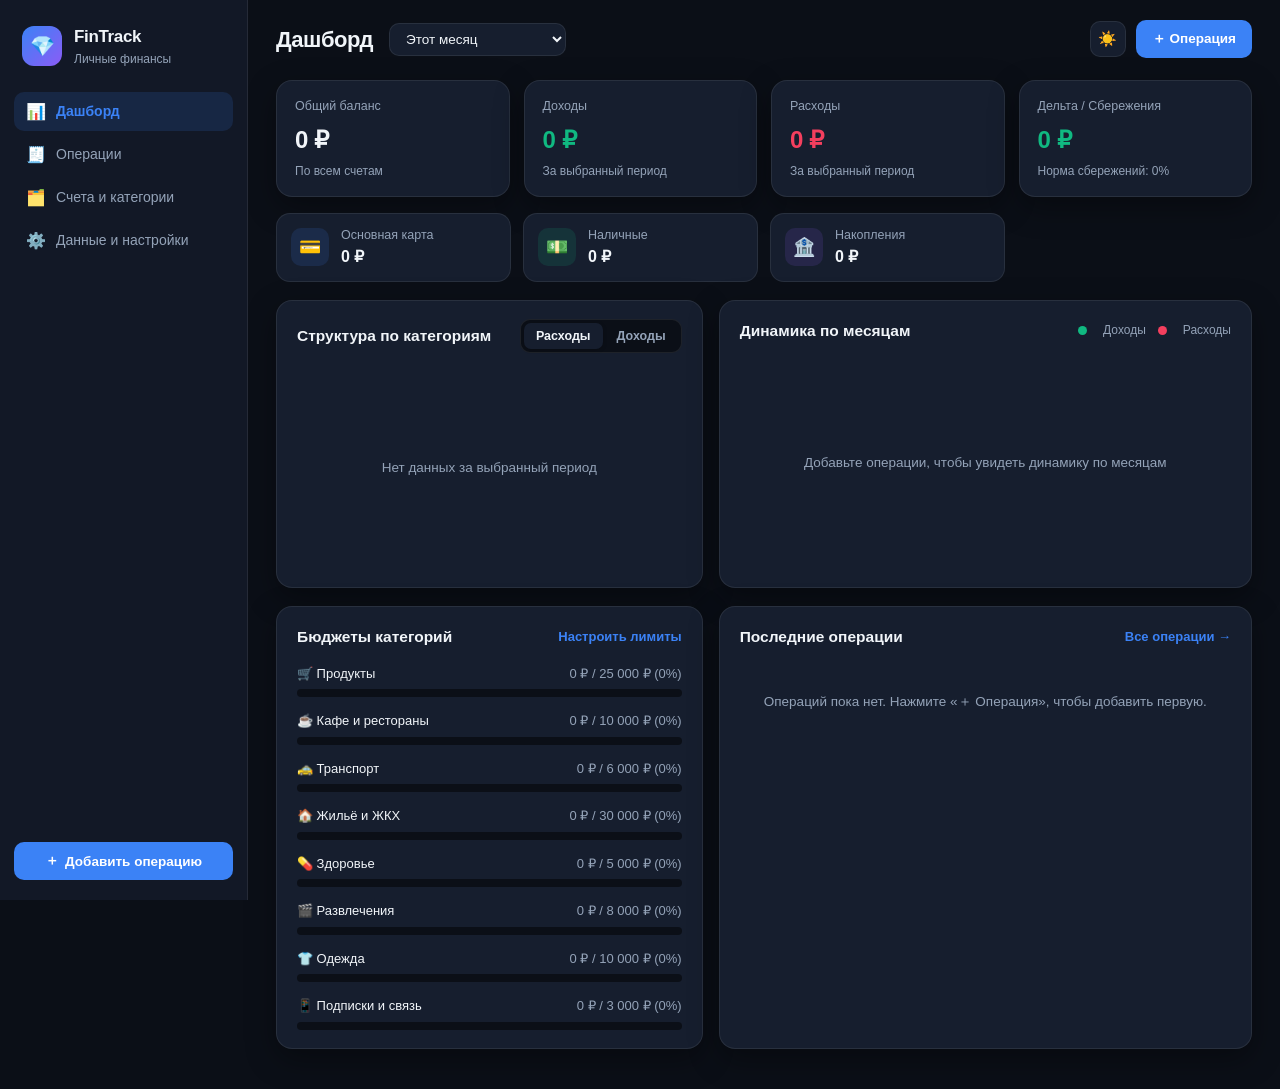
==== pwa/index.html @ e3d37d2c "Initial commit: FinTrack (Desktop, PWA, Android)" ====
<!DOCTYPE html>
<html lang="ru" data-theme="dark">
<head>
  <meta charset="UTF-8" />
  <meta name="viewport" content="width=device-width, initial-scale=1.0" />
  <meta name="theme-color" content="#0b0f17" />
  <link rel="manifest" href="manifest.json" />
  <link rel="apple-touch-icon" href="icon-192.png" />
  <title>FinTrack — Учёт личных финансов</title>
  <link rel="stylesheet" href="styles.css" />
</head>
<body>
  <div class="app-shell">
    <!-- Боковая панель -->
    <aside class="sidebar">
      <div class="brand">
        <div class="brand-logo">💎</div>
        <div>
          <div class="brand-name">FinTrack</div>
          <div class="brand-sub">Личные финансы</div>
        </div>
      </div>

      <nav class="nav" id="mainNav">
        <button class="nav-item active" data-tab="dashboard">
          <span class="nav-icon">📊</span>
          <span>Дашборд</span>
        </button>
        <button class="nav-item" data-tab="transactions">
          <span class="nav-icon">🧾</span>
          <span>Операции</span>
        </button>
        <button class="nav-item" data-tab="manage">
          <span class="nav-icon">🗂️</span>
          <span>Счета и категории</span>
        </button>
        <button class="nav-item" data-tab="settings">
          <span class="nav-icon">⚙️</span>
          <span>Данные и настройки</span>
        </button>
      </nav>

      <div class="sidebar-footer">
        <button class="btn btn-primary btn-block" id="btnNewTxSidebar">
          <span>＋</span> Добавить операцию
        </button>
      </div>
    </aside>

    <!-- Основной контент -->
    <main class="main">
      <header class="topbar">
        <div class="topbar-left">
          <h1 class="page-title" id="pageTitle">Дашборд</h1>
          <div class="period-bar" id="periodBar">
            <select id="periodPreset" class="select-pill" aria-label="Период">
              <option value="this_month">Этот месяц</option>
              <option value="last_month">Прошлый месяц</option>
              <option value="last_3m">Последние 3 месяца</option>
              <option value="this_year">Этот год</option>
              <option value="all">Всё время</option>
              <option value="custom">Свой период</option>
            </select>
            <div class="custom-dates hidden" id="customDates">
              <input type="date" id="dateFrom" class="input-pill" />
              <span>—</span>
              <input type="date" id="dateTo" class="input-pill" />
            </div>
          </div>
        </div>
        <div class="topbar-right">
          <button class="btn-icon" id="btnTheme" title="Переключить тему" aria-label="Переключить тему">☀️</button>
          <button class="btn btn-primary" id="btnNewTxTop">＋ Операция</button>
        </div>
      </header>

      <!-- Вкладка: Дашборд -->
      <section class="tab-panel active" id="tab-dashboard">
        <div class="kpi-grid">
          <div class="kpi-card">
            <div class="kpi-label">Общий баланс</div>
            <div class="kpi-value" id="kpiBalance">0 ₽</div>
            <div class="kpi-sub">По всем счетам</div>
          </div>
          <div class="kpi-card kpi-income">
            <div class="kpi-label">Доходы</div>
            <div class="kpi-value" id="kpiIncome">0 ₽</div>
            <div class="kpi-sub" id="kpiIncomeSub">За выбранный период</div>
          </div>
          <div class="kpi-card kpi-expense">
            <div class="kpi-label">Расходы</div>
            <div class="kpi-value" id="kpiExpense">0 ₽</div>
            <div class="kpi-sub" id="kpiExpenseSub">За выбранный период</div>
          </div>
          <div class="kpi-card">
            <div class="kpi-label">Дельта / Сбережения</div>
            <div class="kpi-value" id="kpiNet">0 ₽</div>
            <div class="kpi-sub" id="kpiSavingsRate">Норма сбережений: 0%</div>
          </div>
        </div>

        <div class="accounts-strip" id="dashboardAccounts"></div>

        <div class="charts-grid">
          <div class="card">
            <div class="card-header">
              <h2>Структура по категориям</h2>
              <div class="segmented" id="donutMode">
                <button class="seg-btn active" data-mode="expense">Расходы</button>
                <button class="seg-btn" data-mode="income">Доходы</button>
              </div>
            </div>
            <div class="donut-layout" id="donutContainer"></div>
          </div>

          <div class="card">
            <div class="card-header">
              <h2>Динамика по месяцам</h2>
              <div class="legend-inline">
                <span class="dot income"></span> Доходы
                <span class="dot expense"></span> Расходы
              </div>
            </div>
            <div class="bar-chart-wrap" id="barChartContainer"></div>
          </div>
        </div>

        <div class="dashboard-bottom">
          <div class="card">
            <div class="card-header">
              <h2>Бюджеты категорий</h2>
              <button class="btn-link" data-goto="manage">Настроить лимиты</button>
            </div>
            <div id="budgetsList" class="budgets-list"></div>
          </div>

          <div class="card">
            <div class="card-header">
              <h2>Последние операции</h2>
              <button class="btn-link" data-goto="transactions">Все операции →</button>
            </div>
            <div id="recentTxList" class="tx-list"></div>
          </div>
        </div>
      </section>

      <!-- Вкладка: Операции -->
      <section class="tab-panel" id="tab-transactions">
        <div class="card filters-card">
          <div class="filters-grid">
            <input type="search" id="filterSearch" class="input" placeholder="Поиск по комментарию, категории или сумме..." />
            <select id="filterType" class="select">
              <option value="">Все типы</option>
              <option value="expense">Расходы</option>
              <option value="income">Доходы</option>
              <option value="transfer">Переводы</option>
            </select>
            <select id="filterCategory" class="select">
              <option value="">Все категории</option>
            </select>
            <select id="filterAccount" class="select">
              <option value="">Все счета</option>
            </select>
            <select id="filterSort" class="select">
              <option value="date_desc">Сначала новые</option>
              <option value="date_asc">Сначала старые</option>
              <option value="amount_desc">Сначала крупные</option>
              <option value="amount_asc">Сначала мелкие</option>
            </select>
          </div>
        </div>

        <div class="card">
          <div class="card-header">
            <h2>История операций <span class="badge" id="txCountBadge">0</span></h2>
            <div class="tx-totals-inline" id="txFilteredTotals"></div>
          </div>
          <div id="allTxList" class="tx-list"></div>
        </div>
      </section>

      <!-- Вкладка: Счета и категории -->
      <section class="tab-panel" id="tab-manage">
        <div class="manage-grid">
          <div class="card">
            <div class="card-header">
              <h2>Счета и кошельки</h2>
              <button class="btn btn-sm btn-primary" id="btnAddAccount">＋ Счёт</button>
            </div>
            <div id="accountsManageList" class="manage-list"></div>
          </div>

          <div class="card">
            <div class="card-header">
              <h2>Категории и бюджеты</h2>
              <button class="btn btn-sm btn-primary" id="btnAddCategory">＋ Категория</button>
            </div>
            <div id="categoriesManageList" class="manage-list"></div>
          </div>
        </div>
      </section>

      <!-- Вкладка: Настройки и данные -->
      <section class="tab-panel" id="tab-settings">
        <div class="settings-grid">
          <div class="card">
            <h2>Основные настройки</h2>
            <div class="form-group">
              <label for="settingCurrency">Валюта отображения</label>
              <select id="settingCurrency" class="select">
                <option value="₽">₽ — Российский рубль (RUB)</option>
                <option value="$">$ — Доллар США (USD)</option>
                <option value="€">€ — Евро (EUR)</option>
                <option value="₸">₸ — Казахстанский тенге (KZT)</option>
                <option value="BYN">BYN — Белорусский рубль</option>
                <option value="£">£ — Фунт стерлингов (GBP)</option>
              </select>
            </div>
            <div class="form-group">
              <label>Тема оформления</label>
              <div class="segmented" id="themeSegmented">
                <button class="seg-btn" data-theme-val="dark">🌙 Тёмная</button>
                <button class="seg-btn" data-theme-val="light">☀️ Светлая</button>
              </div>
            </div>
          </div>

          <div class="card">
            <h2>Экспорт и резервное копирование</h2>
            <p class="muted">Ваши данные хранятся локально на устройстве. Вы можете экспортировать их в CSV или сделать резервную копию JSON.</p>
            <div class="btn-row">
              <button type="button" class="btn btn-secondary" id="btnExportCsv">📥 Экспорт CSV</button>
              <button type="button" class="btn btn-secondary" id="btnExportJson">💾 Экспорт JSON</button>
            </div>
            <div class="divider"></div>
            <div class="form-group">
              <label>Восстановить из JSON-бэкапа</label>
              <input type="file" id="importJsonInput" accept=".json,application/json" class="input" />
            </div>
          </div>

          <div class="card">
            <h2>Демо-данные и сброс</h2>
            <p class="muted">Хотите сразу посмотреть графики и аналитику? Загрузите тестовые операции за 3 месяца или сбросьте базу к чистому состоянию.</p>
            <div class="btn-row">
              <button class="btn btn-secondary" id="btnLoadDemo">✨ Загрузить демо-данные</button>
              <button class="btn btn-danger" id="btnResetAll">🗑️ Сбросить все данные</button>
            </div>
          </div>
        </div>
      </section>
    </main>
  </div>

  <!-- Мобильная нижняя навигация -->
  <nav class="mobile-nav" id="mobileNav">
    <button class="mobile-nav-item active" data-tab="dashboard">📊<span>Дашборд</span></button>
    <button class="mobile-nav-item" data-tab="transactions">🧾<span>Операции</span></button>
    <button class="mobile-nav-item" data-tab="manage">🗂️<span>Счета</span></button>
    <button class="mobile-nav-item" data-tab="settings">⚙️<span>Ещё</span></button>
  </nav>

  <!-- Модалка: Операция -->
  <div class="modal-backdrop hidden" id="txModal">
    <div class="modal" role="dialog" aria-modal="true">
      <div class="modal-header">
        <h3 id="txModalTitle">Новая операция</h3>
        <button class="btn-icon" data-close-modal="txModal">✕</button>
      </div>
      <form id="txForm">
        <input type="hidden" id="txId" />
        <div class="segmented segmented-full" id="txTypeSwitch">
          <button type="button" class="seg-btn active" data-tx-type="expense">Расход</button>
          <button type="button" class="seg-btn" data-tx-type="income">Доход</button>
          <button type="button" class="seg-btn" data-tx-type="transfer">Перевод</button>
        </div>

        <div class="form-group">
          <label for="txAmount">Сумма</label>
          <input type="number" id="txAmount" class="input input-lg" step="0.01" min="0.01" placeholder="0.00" required />
        </div>

        <div class="form-row">
          <div class="form-group" id="txCategoryGroup">
            <label for="txCategory">Категория</label>
            <select id="txCategory" class="select"></select>
          </div>
          <div class="form-group">
            <label for="txAccount" id="txAccountLabel">Счёт</label>
            <select id="txAccount" class="select" required></select>
          </div>
          <div class="form-group hidden" id="txToAccountGroup">
            <label for="txToAccount">На счёт</label>
            <select id="txToAccount" class="select"></select>
          </div>
        </div>

        <div class="form-row">
          <div class="form-group">
            <label for="txDate">Дата</label>
            <input type="date" id="txDate" class="input" required />
          </div>
          <div class="form-group">
            <label for="txNote">Комментарий</label>
            <input type="text" id="txNote" class="input" maxlength="300" placeholder="Например: Кофе с собой" />
          </div>
        </div>

        <div class="modal-actions">
          <button type="button" class="btn btn-danger hidden" id="btnDeleteTx">Удалить</button>
          <div class="spacer"></div>
          <button type="button" class="btn btn-secondary" data-close-modal="txModal">Отмена</button>
          <button type="submit" class="btn btn-primary">Сохранить</button>
        </div>
      </form>
    </div>
  </div>

  <!-- Модалка: Счёт -->
  <div class="modal-backdrop hidden" id="accountModal">
    <div class="modal" role="dialog" aria-modal="true">
      <div class="modal-header">
        <h3 id="accModalTitle">Новый счёт</h3>
        <button class="btn-icon" data-close-modal="accountModal">✕</button>
      </div>
      <form id="accountForm">
        <input type="hidden" id="accId" />
        <div class="form-group">
          <label for="accName">Название</label>
          <input type="text" id="accName" class="input" required placeholder="Например: Тинькофф Black" />
        </div>
        <div class="form-row">
          <div class="form-group">
            <label for="accType">Тип счёта</label>
            <select id="accType" class="select">
              <option value="card">Карта</option>
              <option value="cash">Наличные</option>
              <option value="savings">Накопления</option>
              <option value="other">Другое</option>
            </select>
          </div>
          <div class="form-group">
            <label for="accInitial">Начальный баланс</label>
            <input type="number" id="accInitial" class="input" step="0.01" value="0" />
          </div>
        </div>
        <div class="form-row">
          <div class="form-group">
            <label for="accIcon">Иконка (эмодзи)</label>
            <input type="text" id="accIcon" class="input" maxlength="4" value="💳" />
          </div>
          <div class="form-group">
            <label for="accColor">Цвет</label>
            <input type="color" id="accColor" class="input input-color" value="#3b82f6" />
          </div>
        </div>
        <div class="modal-actions">
          <button type="button" class="btn btn-secondary" data-close-modal="accountModal">Отмена</button>
          <button type="submit" class="btn btn-primary">Сохранить</button>
        </div>
      </form>
    </div>
  </div>

  <!-- Модалка: Категория -->
  <div class="modal-backdrop hidden" id="categoryModal">
    <div class="modal" role="dialog" aria-modal="true">
      <div class="modal-header">
        <h3 id="catModalTitle">Новая категория</h3>
        <button class="btn-icon" data-close-modal="categoryModal">✕</button>
      </div>
      <form id="categoryForm">
        <input type="hidden" id="catId" />
        <div class="form-row">
          <div class="form-group">
            <label for="catName">Название</label>
            <input type="text" id="catName" class="input" required placeholder="Например: Спорт" />
          </div>
          <div class="form-group" id="catTypeGroup">
            <label for="catType">Тип</label>
            <select id="catType" class="select">
              <option value="expense">Расход</option>
              <option value="income">Доход</option>
            </select>
          </div>
        </div>
        <div class="form-row">
          <div class="form-group">
            <label for="catIcon">Иконка (эмодзи)</label>
            <input type="text" id="catIcon" class="input" maxlength="4" value="📦" />
          </div>
          <div class="form-group">
            <label for="catColor">Цвет</label>
            <input type="color" id="catColor" class="input input-color" value="#3b82f6" />
          </div>
        </div>
        <div class="form-group" id="catBudgetGroup">
          <label for="catBudget">Месячный лимит бюджета (0 = без лимита)</label>
          <input type="number" id="catBudget" class="input" step="100" min="0" value="0" />
        </div>
        <div class="modal-actions">
          <button type="button" class="btn btn-secondary" data-close-modal="categoryModal">Отмена</button>
          <button type="submit" class="btn btn-primary">Сохранить</button>
        </div>
      </form>
    </div>
  </div>

  <div class="toast-container" id="toastContainer"></div>
  <script src="local_db.js"></script>
  <script src="app.js"></script>
  <script>
    if ("serviceWorker" in navigator) {
      window.addEventListener("load", () => {
        navigator.serviceWorker.register("./sw.js").catch(() => {});
      });
    }
  </script>
</body>
</html>
---- pwa/styles.css ----
:root,
[data-theme="dark"] {
  --bg: #0b0f17;
  --bg-elevated: #121826;
  --bg-card: #161e2e;
  --bg-hover: #1e293d;
  --border: rgba(255, 255, 255, 0.08);
  --text: #f1f5f9;
  --text-muted: #94a3b8;
  --primary: #3b82f6;
  --primary-hover: #2563eb;
  --income: #10b981;
  --income-bg: rgba(16, 185, 129, 0.14);
  --expense: #f43f5e;
  --expense-bg: rgba(244, 63, 94, 0.14);
  --transfer: #8b5cf6;
  --transfer-bg: rgba(139, 92, 246, 0.14);
  --warn: #f59e0b;
  --shadow: 0 10px 30px rgba(0, 0, 0, 0.35);
}

[data-theme="light"] {
  --bg: #f4f6fb;
  --bg-elevated: #ffffff;
  --bg-card: #ffffff;
  --bg-hover: #f1f5f9;
  --border: rgba(15, 23, 42, 0.09);
  --text: #0f172a;
  --text-muted: #64748b;
  --primary: #2563eb;
  --primary-hover: #1d4ed8;
  --income: #059669;
  --income-bg: rgba(5, 150, 105, 0.12);
  --expense: #e11d48;
  --expense-bg: rgba(225, 29, 72, 0.12);
  --transfer: #7c3aed;
  --transfer-bg: rgba(124, 58, 237, 0.12);
  --warn: #d97706;
  --shadow: 0 6px 24px rgba(15, 23, 42, 0.06);
}

* {
  box-sizing: border-box;
}

html, body {
  margin: 0;
  padding: 0;
  background: var(--bg);
  color: var(--text);
  font-family: -apple-system, BlinkMacSystemFont, "Segoe UI", Roboto, Inter, Arial, sans-serif;
  font-size: 14px;
  line-height: 1.5;
  -webkit-font-smoothing: antialiased;
}

.hidden { display: none !important; }
.muted { color: var(--text-muted); margin-top: 0; }
.spacer { flex: 1; }

.app-shell {
  display: grid;
  grid-template-columns: 248px 1fr;
  min-height: 100vh;
}

/* Sidebar */
.sidebar {
  background: var(--bg-elevated);
  border-right: 1px solid var(--border);
  padding: 20px 14px;
  display: flex;
  flex-direction: column;
  gap: 20px;
  position: sticky;
  top: 0;
  height: 100vh;
}

.brand {
  display: flex;
  align-items: center;
  gap: 12px;
  padding: 4px 8px;
}

.brand-logo {
  width: 40px;
  height: 40px;
  border-radius: 12px;
  background: linear-gradient(135deg, #3b82f6, #8b5cf6);
  display: grid;
  place-items: center;
  font-size: 20px;
}

.brand-name {
  font-weight: 700;
  font-size: 17px;
  letter-spacing: -0.02em;
}

.brand-sub {
  font-size: 12px;
  color: var(--text-muted);
}

.nav {
  display: flex;
  flex-direction: column;
  gap: 4px;
  flex: 1;
}

.nav-item {
  display: flex;
  align-items: center;
  gap: 10px;
  padding: 10px 12px;
  border-radius: 10px;
  border: none;
  background: transparent;
  color: var(--text-muted);
  font-size: 14px;
  font-weight: 500;
  cursor: pointer;
  text-align: left;
  transition: background 0.15s, color 0.15s;
}

.nav-item:hover {
  background: var(--bg-hover);
  color: var(--text);
}

.nav-item.active {
  background: rgba(59, 130, 246, 0.14);
  color: var(--primary);
  font-weight: 600;
}

.nav-icon { font-size: 16px; }

/* Main & Topbar */
.main {
  padding: 20px 28px 40px;
  max-width: 1320px;
  width: 100%;
  margin: 0 auto;
}

.topbar {
  display: flex;
  align-items: center;
  justify-content: space-between;
  gap: 16px;
  margin-bottom: 22px;
  flex-wrap: wrap;
}

.topbar-left {
  display: flex;
  align-items: center;
  gap: 16px;
  flex-wrap: wrap;
}

.page-title {
  margin: 0;
  font-size: 22px;
  font-weight: 700;
  letter-spacing: -0.02em;
}

.topbar-right {
  display: flex;
  align-items: center;
  gap: 10px;
}

.period-bar {
  display: flex;
  align-items: center;
  gap: 8px;
  flex-wrap: wrap;
}

.custom-dates {
  display: flex;
  align-items: center;
  gap: 6px;
  color: var(--text-muted);
}

/* Buttons & Inputs */
.btn {
  display: inline-flex;
  align-items: center;
  justify-content: center;
  gap: 6px;
  padding: 9px 15px;
  border-radius: 10px;
  border: 1px solid transparent;
  font-size: 13.5px;
  font-weight: 600;
  cursor: pointer;
  text-decoration: none;
  transition: background 0.15s, transform 0.05s, border-color 0.15s;
}

.btn:active { transform: translateY(1px); }
.btn-block { width: 100%; }
.btn-sm { padding: 6px 11px; font-size: 12.5px; }

.btn-primary {
  background: var(--primary);
  color: #fff;
}
.btn-primary:hover { background: var(--primary-hover); }

.btn-secondary {
  background: var(--bg-card);
  border-color: var(--border);
  color: var(--text);
}
.btn-secondary:hover { background: var(--bg-hover); }

.btn-danger {
  background: var(--expense-bg);
  color: var(--expense);
  border-color: rgba(244, 63, 94, 0.25);
}
.btn-danger:hover { background: rgba(244, 63, 94, 0.24); }

.btn-icon {
  width: 36px;
  height: 36px;
  border-radius: 10px;
  border: 1px solid var(--border);
  background: var(--bg-card);
  color: var(--text);
  display: grid;
  place-items: center;
  cursor: pointer;
  font-size: 15px;
}
.btn-icon:hover { background: var(--bg-hover); }

.btn-link {
  background: none;
  border: none;
  color: var(--primary);
  font-weight: 600;
  font-size: 13px;
  cursor: pointer;
  padding: 0;
}
.btn-link:hover { text-decoration: underline; }

.input, .select, .select-pill, .input-pill {
  background: var(--bg);
  color: var(--text);
  border: 1px solid var(--border);
  border-radius: 10px;
  padding: 9px 12px;
  font-size: 13.5px;
  outline: none;
  width: 100%;
}

.select-pill, .input-pill {
  width: auto;
  background: var(--bg-card);
  padding: 7px 12px;
  font-weight: 500;
}

.input:focus, .select:focus, .select-pill:focus, .input-pill:focus {
  border-color: var(--primary);
}

.input-lg {
  font-size: 22px;
  font-weight: 700;
  font-variant-numeric: tabular-nums;
  padding: 12px 14px;
}

.input-color {
  padding: 4px;
  height: 39px;
  cursor: pointer;
}

/* Tab panels */
.tab-panel { display: none; }
.tab-panel.active { display: block; }

/* Cards */
.card {
  background: var(--bg-card);
  border: 1px solid var(--border);
  border-radius: 16px;
  padding: 18px 20px;
  box-shadow: var(--shadow);
}

.card h2 {
  margin: 0;
  font-size: 15.5px;
  font-weight: 600;
}

.card-header {
  display: flex;
  align-items: center;
  justify-content: space-between;
  gap: 12px;
  margin-bottom: 16px;
  flex-wrap: wrap;
}

/* KPI Grid */
.kpi-grid {
  display: grid;
  grid-template-columns: repeat(4, minmax(0, 1fr));
  gap: 14px;
  margin-bottom: 16px;
}

.kpi-card {
  background: var(--bg-card);
  border: 1px solid var(--border);
  border-radius: 16px;
  padding: 16px 18px;
  box-shadow: var(--shadow);
}

.kpi-label {
  font-size: 12.5px;
  color: var(--text-muted);
  font-weight: 500;
}

.kpi-value {
  font-size: 24px;
  font-weight: 700;
  margin: 6px 0 4px;
  font-variant-numeric: tabular-nums;
  letter-spacing: -0.02em;
}

.kpi-income .kpi-value { color: var(--income); }
.kpi-expense .kpi-value { color: var(--expense); }

.kpi-sub {
  font-size: 12px;
  color: var(--text-muted);
}

/* Accounts Strip */
.accounts-strip {
  display: grid;
  grid-template-columns: repeat(auto-fill, minmax(200px, 1fr));
  gap: 12px;
  margin-bottom: 18px;
}

.acc-pill {
  background: var(--bg-card);
  border: 1px solid var(--border);
  border-radius: 14px;
  padding: 12px 14px;
  display: flex;
  align-items: center;
  gap: 12px;
}

.acc-badge {
  width: 38px;
  height: 38px;
  border-radius: 10px;
  display: grid;
  place-items: center;
  font-size: 18px;
  flex-shrink: 0;
}

.acc-name { font-size: 12.5px; color: var(--text-muted); }
.acc-bal { font-size: 16px; font-weight: 700; font-variant-numeric: tabular-nums; }

/* Charts */
.charts-grid {
  display: grid;
  grid-template-columns: 1fr 1.25fr;
  gap: 16px;
  margin-bottom: 18px;
}

.segmented {
  display: inline-flex;
  background: var(--bg);
  border: 1px solid var(--border);
  border-radius: 10px;
  padding: 3px;
  gap: 2px;
}

.segmented-full {
  display: grid;
  grid-template-columns: repeat(3, 1fr);
  margin-bottom: 16px;
}

.seg-btn {
  border: none;
  background: transparent;
  color: var(--text-muted);
  padding: 6px 12px;
  border-radius: 7px;
  font-size: 12.5px;
  font-weight: 600;
  cursor: pointer;
}

.seg-btn.active {
  background: var(--bg-card);
  color: var(--text);
  box-shadow: 0 1px 4px rgba(0, 0, 0, 0.2);
}

.donut-layout {
  display: grid;
  grid-template-columns: 170px 1fr;
  align-items: center;
  gap: 18px;
  min-height: 200px;
}

.donut-svg-wrap {
  position: relative;
  width: 170px;
  height: 170px;
  margin: 0 auto;
}

.donut-center {
  position: absolute;
  inset: 0;
  display: flex;
  flex-direction: column;
  align-items: center;
  justify-content: center;
  text-align: center;
  pointer-events: none;
}

.donut-center-label { font-size: 11px; color: var(--text-muted); }
.donut-center-val { font-size: 15px; font-weight: 700; font-variant-numeric: tabular-nums; }

.donut-legend {
  display: flex;
  flex-direction: column;
  gap: 8px;
  max-height: 210px;
  overflow-y: auto;
}

.legend-row {
  display: flex;
  align-items: center;
  justify-content: space-between;
  gap: 8px;
  font-size: 13px;
}

.legend-left {
  display: flex;
  align-items: center;
  gap: 8px;
  min-width: 0;
}

.legend-swatch {
  width: 10px;
  height: 10px;
  border-radius: 3px;
  flex-shrink: 0;
}

.legend-name {
  white-space: nowrap;
  overflow: hidden;
  text-overflow: ellipsis;
}

.legend-val {
  font-variant-numeric: tabular-nums;
  font-weight: 600;
  white-space: nowrap;
}

.legend-inline {
  display: flex;
  align-items: center;
  gap: 12px;
  font-size: 12px;
  color: var(--text-muted);
}

.dot {
  display: inline-block;
  width: 9px;
  height: 9px;
  border-radius: 50%;
  margin-right: 4px;
}
.dot.income { background: var(--income); }
.dot.expense { background: var(--expense); }

.bar-chart-wrap {
  min-height: 210px;
  display: flex;
  align-items: center;
  justify-content: center;
}

/* Dashboard Bottom */
.dashboard-bottom {
  display: grid;
  grid-template-columns: 1fr 1.25fr;
  gap: 16px;
}

.budgets-list {
  display: flex;
  flex-direction: column;
  gap: 14px;
}

.budget-item-head {
  display: flex;
  justify-content: space-between;
  font-size: 13px;
  margin-bottom: 6px;
}

.budget-nums {
  font-variant-numeric: tabular-nums;
  color: var(--text-muted);
}

.progress-track {
  height: 8px;
  border-radius: 999px;
  background: var(--bg);
  overflow: hidden;
}

.progress-fill {
  height: 100%;
  border-radius: 999px;
  transition: width 0.25s ease;
}

/* Transactions List */
.tx-list {
  display: flex;
  flex-direction: column;
  gap: 6px;
}

.tx-date-header {
  font-size: 12px;
  font-weight: 600;
  color: var(--text-muted);
  margin: 10px 0 4px;
  padding-left: 4px;
}

.tx-row {
  display: flex;
  align-items: center;
  gap: 12px;
  padding: 10px 12px;
  border-radius: 12px;
  cursor: pointer;
  transition: background 0.12s;
}

.tx-row:hover { background: var(--bg-hover); }

.tx-icon {
  width: 38px;
  height: 38px;
  border-radius: 11px;
  display: grid;
  place-items: center;
  font-size: 17px;
  flex-shrink: 0;
}

.tx-info {
  flex: 1;
  min-width: 0;
}

.tx-title {
  font-weight: 600;
  font-size: 13.5px;
  white-space: nowrap;
  overflow: hidden;
  text-overflow: ellipsis;
}

.tx-meta {
  font-size: 12px;
  color: var(--text-muted);
  white-space: nowrap;
  overflow: hidden;
  text-overflow: ellipsis;
}

.tx-amount {
  font-weight: 700;
  font-size: 14.5px;
  font-variant-numeric: tabular-nums;
  white-space: nowrap;
}

.tx-amount.income { color: var(--income); }
.tx-amount.expense { color: var(--expense); }
.tx-amount.transfer { color: var(--transfer); }

/* Filters */
.filters-card { margin-bottom: 16px; }
.filters-grid {
  display: grid;
  grid-template-columns: 2fr 1fr 1fr 1fr 1fr;
  gap: 10px;
}

.badge {
  background: var(--bg);
  border: 1px solid var(--border);
  padding: 2px 8px;
  border-radius: 999px;
  font-size: 12px;
  margin-left: 6px;
}

.tx-totals-inline {
  display: flex;
  gap: 14px;
  font-size: 13px;
  font-variant-numeric: tabular-nums;
}

/* Manage & Settings */
.manage-grid, .settings-grid {
  display: grid;
  grid-template-columns: repeat(2, minmax(0, 1fr));
  gap: 16px;
}

.manage-list {
  display: flex;
  flex-direction: column;
  gap: 8px;
}

.manage-row {
  display: flex;
  align-items: center;
  justify-content: space-between;
  gap: 12px;
  padding: 10px 12px;
  border-radius: 12px;
  background: var(--bg);
  border: 1px solid var(--border);
}

.manage-left {
  display: flex;
  align-items: center;
  gap: 10px;
  min-width: 0;
}

.manage-actions {
  display: flex;
  gap: 6px;
}

.btn-row {
  display: flex;
  flex-wrap: wrap;
  gap: 10px;
}

.divider {
  height: 1px;
  background: var(--border);
  margin: 16px 0;
}

/* Forms & Modals */
.form-group {
  display: flex;
  flex-direction: column;
  gap: 6px;
  margin-bottom: 14px;
}

.form-group label {
  font-size: 12.5px;
  font-weight: 600;
  color: var(--text-muted);
}

.form-row {
  display: grid;
  grid-template-columns: repeat(2, minmax(0, 1fr));
  gap: 12px;
}

.modal-backdrop {
  position: fixed;
  inset: 0;
  background: rgba(0, 0, 0, 0.6);
  backdrop-filter: blur(4px);
  display: grid;
  place-items: center;
  padding: 16px;
  z-index: 100;
}

.modal {
  background: var(--bg-card);
  border: 1px solid var(--border);
  border-radius: 18px;
  width: 100%;
  max-width: 480px;
  padding: 20px 22px;
  box-shadow: var(--shadow);
}

.modal-header {
  display: flex;
  align-items: center;
  justify-content: space-between;
  margin-bottom: 16px;
}

.modal-header h3 { margin: 0; font-size: 17px; }

.modal-actions {
  display: flex;
  align-items: center;
  gap: 8px;
  margin-top: 8px;
}

/* Empty & Toast */
.empty-state {
  text-align: center;
  padding: 28px 16px;
  color: var(--text-muted);
  font-size: 13.5px;
}

.toast-container {
  position: fixed;
  right: 20px;
  bottom: 20px;
  display: flex;
  flex-direction: column;
  gap: 8px;
  z-index: 200;
}

.toast {
  background: var(--bg-elevated);
  border: 1px solid var(--border);
  color: var(--text);
  padding: 10px 16px;
  border-radius: 12px;
  box-shadow: var(--shadow);
  font-size: 13.5px;
  font-weight: 500;
}

.toast.error { border-color: var(--expense); color: var(--expense); }
.toast.success { border-color: var(--income); }

/* Mobile Nav */
.mobile-nav { display: none; }

@media (max-width: 1024px) {
  .kpi-grid { grid-template-columns: repeat(2, 1fr); }
  .charts-grid, .dashboard-bottom, .manage-grid, .settings-grid { grid-template-columns: 1fr; }
  .filters-grid { grid-template-columns: 1fr 1fr; }
}

@media (max-width: 768px) {
  .app-shell { grid-template-columns: 1fr; }
  .sidebar { display: none; }
  .main { padding: 16px 14px 86px; }
  .donut-layout { grid-template-columns: 1fr; }
  .filters-grid, .form-row { grid-template-columns: 1fr; }
  .mobile-nav {
    position: fixed;
    left: 0;
    right: 0;
    bottom: 0;
    background: var(--bg-elevated);
    border-top: 1px solid var(--border);
    display: grid;
    grid-template-columns: repeat(4, 1fr);
    padding: 6px 4px;
    z-index: 90;
  }
  .mobile-nav-item {
    border: none;
    background: transparent;
    color: var(--text-muted);
    display: flex;
    flex-direction: column;
    align-items: center;
    gap: 2px;
    font-size: 16px;
    padding: 6px 0;
    cursor: pointer;
  }
  .mobile-nav-item span { font-size: 11px; font-weight: 500; }
  .mobile-nav-item.active { color: var(--primary); }
}
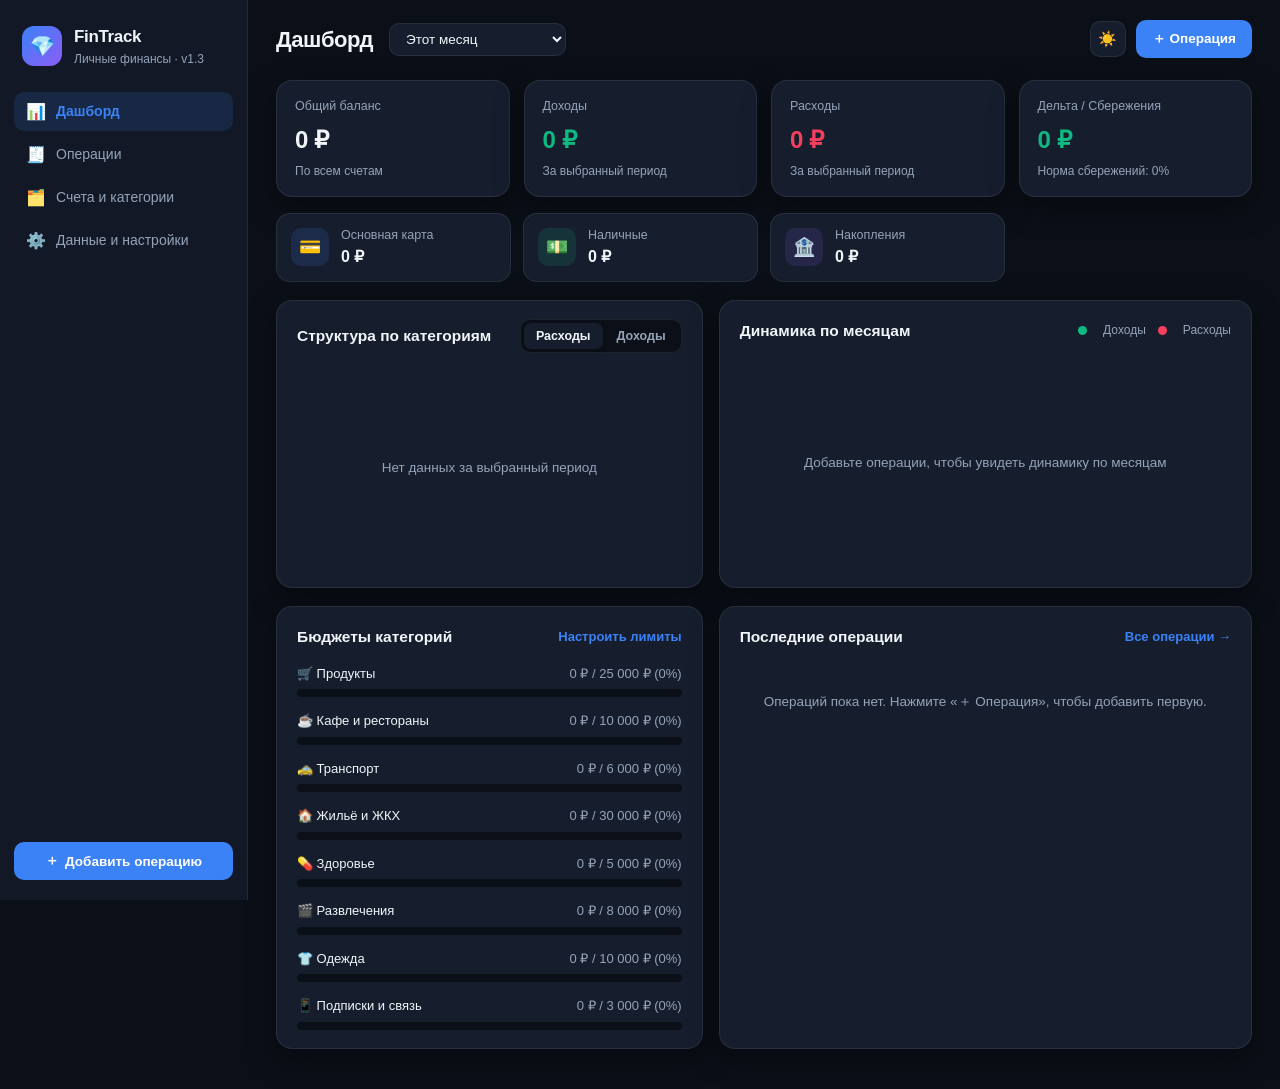
==== commit 0fb9ab54: "Show app version v1.3 in sidebar and settings" ====
--- a/pwa/index.html
+++ b/pwa/index.html
@@ -17,7 +17,7 @@
         <div class="brand-logo">💎</div>
         <div>
           <div class="brand-name">FinTrack</div>
-          <div class="brand-sub">Личные финансы</div>
+          <div class="brand-sub">Личные финансы · <span class="app-ver">v1.3</span></div>
         </div>
       </div>
 
@@ -204,7 +204,10 @@
       <section class="tab-panel" id="tab-settings">
         <div class="settings-grid">
           <div class="card">
-            <h2>Основные настройки</h2>
+            <div class="card-header" style="margin-bottom:12px;">
+              <h2>Основные настройки</h2>
+              <span class="badge app-ver">v1.3</span>
+            </div>
             <div class="form-group">
               <label for="settingCurrency">Валюта отображения</label>
               <select id="settingCurrency" class="select">
@@ -246,6 +249,29 @@
               <button class="btn btn-secondary" id="btnLoadDemo">✨ Загрузить демо-данные</button>
               <button class="btn btn-danger" id="btnResetAll">🗑️ Сбросить все данные</button>
             </div>
+          </div>
+
+          <div class="card">
+            <h2>Облачная синхронизация (GitHub Gist)</h2>
+            <p class="muted">Хранит бэкап в твоём приватном GitHub Gist. Введи один и тот же токен на ПК и на телефоне — ID найдётся автоматически.</p>
+            <div class="form-group">
+              <label for="settingGistToken">GitHub Token (с правом <code>gist</code>)</label>
+              <input type="password" id="settingGistToken" class="input" placeholder="ghp_... или github_pat_..." autocomplete="off" />
+            </div>
+            <div class="form-group">
+              <label for="settingGistId">Gist ID (оставь пустым — найдётся или создастся сам)</label>
+              <input type="text" id="settingGistId" class="input" placeholder="Автоматически" />
+            </div>
+            <div class="form-group" style="flex-direction:row;align-items:center;gap:8px;">
+              <input type="checkbox" id="settingGistAutosync" style="width:auto;" />
+              <label for="settingGistAutosync" style="margin:0;cursor:pointer;">Автовыгрузка в облако после изменений</label>
+            </div>
+            <div class="btn-row">
+              <button type="button" class="btn btn-secondary" id="btnSyncSave">💾 Сохранить токен</button>
+              <button type="button" class="btn btn-primary" id="btnSyncPush">☁️ Выгрузить</button>
+              <button type="button" class="btn btn-secondary" id="btnSyncPull">⬇️ Загрузить</button>
+            </div>
+            <div id="syncStatus" class="muted" style="margin-top:10px;font-size:12.5px;"></div>
           </div>
         </div>
       </section>
